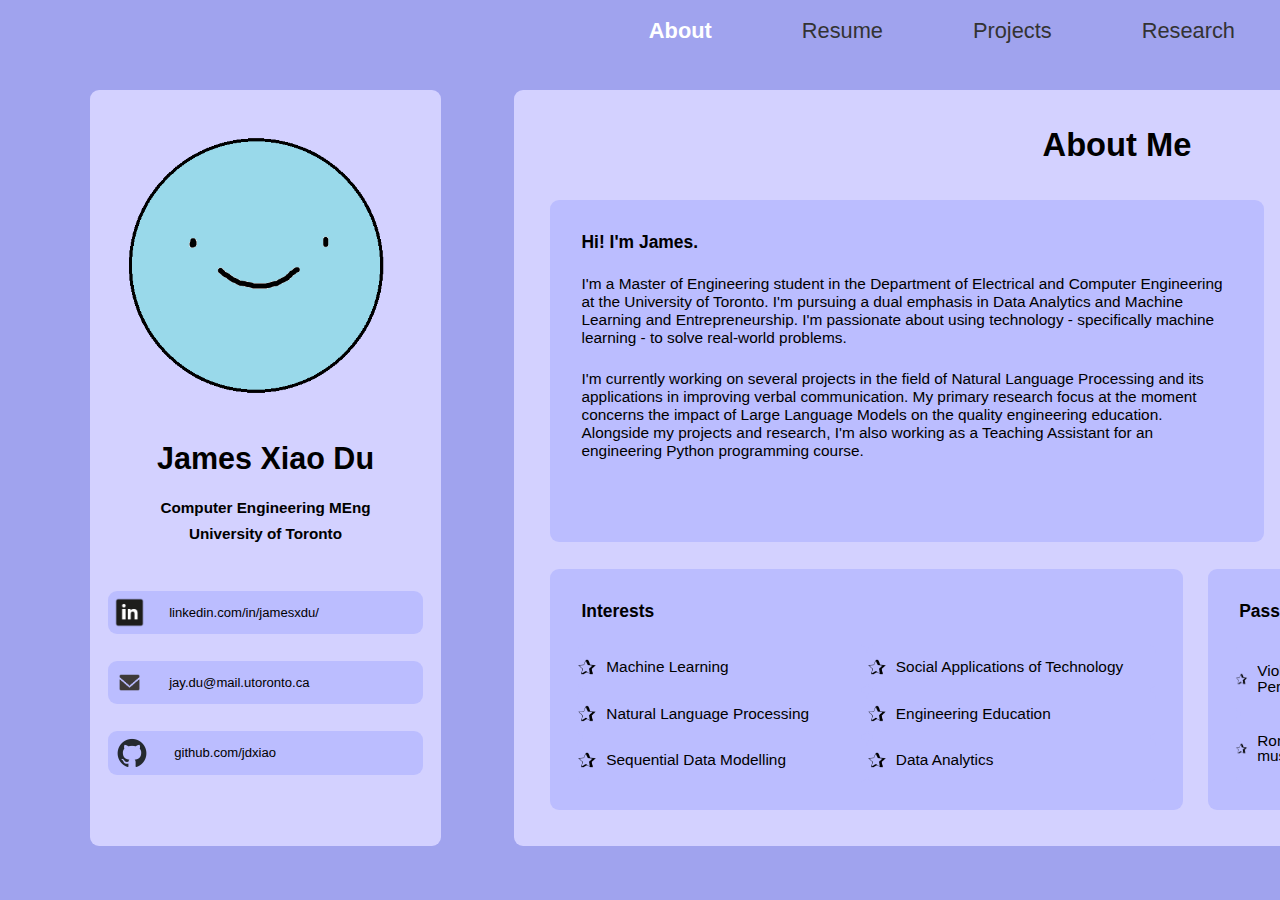
==== index.html @ 1df9b5b4 "add project headings to projects" ====
<!DOCTYPE html>
<html lang="en">
<head>
  <meta charset="UTF-8">
  <meta name="viewport" content="width=device-width, initial-scale=1.0">
  <title>Xiao's Website</title>
  <link rel="stylesheet" href="style.css">
</head>
<body>

  <div class="banner">
    <button class="button selected" onclick="window.location.href='index.html'">About</button>
    <button class="button" onclick="window.location.href='resume.html'">Resume</button>
    <button class="button" onclick="window.location.href='projects.html'">Projects</button>
    <button class="button" onclick="window.location.href='research.html'">Research</button>
  </div>

  <div class="side-box">
    <img src="static/pfptemp.png" alt="Profile Picture" style="width: 100%; height: auto;">
    <h1>James Xiao Du</h1>
    <h3>Computer Engineering MEng</h3>
    <h3>University of Toronto</h3>

    <div class="content-box" style="margin-top: 5vh; width: 100%; height: 6%;">
      <img src="static/linkedin.png" alt="LinkedIn" style="width: auto; height: 100%;">
      <p><a href="https://www.linkedin.com/in/jamesxdu/" target="_blank">linkedin.com/in/jamesxdu/</a></p>
    </div>

    <div class="content-box" style="margin-top: 3vh; width: 100%; height: 6%;">
      <img src="static/mail.png" alt="Email" style="width: auto; height: 100%;">
      <p><a href="mailto:jay.du@mail.utoronto.ca">jay.du@mail.utoronto.ca</a></p>
    </div>

    <div class="content-box" style="margin-top: 3vh; width: 100%; height: 6%;">
      <img src="static/github-mark.png" alt="GitHub" style="width: auto; height: 70%; padding-left: 1vh; padding-right: 1vh;">
      <p><a href="https://github.com/jdxiao" target="_blank">github.com/jdxiao</a></p>
    </div>

  </div>

  <div class="main-box" style="margin-left: 5vw;">
    <h1 style="text-align: center;">About Me</h1>

    <div class="text-box-container" style="height: 40%">
      <div class="text-box" style="width: 57%; height: 100%; margin-top: 2vh; margin-left: 2vh;">
        <h2>Hi! I'm James.</h2>
        <p style="margin-top: 2vh">I'm a Master of Engineering student in the Department of Electrical and Computer Engineering
          at the University of Toronto. I'm pursuing a dual emphasis in Data Analytics and Machine Learning
          and Entrepreneurship. I'm passionate about using technology - specifically machine learning - to solve
          real-world problems.
        </p>

        <p style="margin-top: 2vh">I'm currently working on several projects in the field of Natural Language Processing
          and its applications in improving verbal communication. My primary research focus at the moment concerns the 
          impact of Large Language Models on the quality engineering education. Alongside my projects and research, I'm 
          also working as a Teaching Assistant for an engineering Python programming course.
        </p>
      </div>

      <div class="text-box" style="width: 31%; height: 100%; margin-top: 2vh; margin-left: 2vh; padding-left: 1.5vh">
        <h2 style="padding-left: 2vh">Education</h2>
        
        <div class="content-box" style="margin-top: 2vh; width: 100%; height: 35%;">
          <img src="static/grad.png" alt="Graduate" style="width: auto; height: 50%;">
          <div class="text-box-2" style="width: 100%; height: 100%; padding-left: 1.5vh">
            <h1>MEng Computer Engineering (present)</h1>
            <p>Emphasis in Data Analytics and Machine Learning<br>
            Emphasis in Entrepreneurship<br>
            University of Toronto</p>
          </div>
        </div>

        <div class="content-box" style="margin-top: 2vh; width: 100%; height: 35%;">
          <img src="static/grad.png" alt="Graduate" style="width: auto; height: 50%;">
          <div class="text-box-2" style="width: 100%; height: 100%; padding-left: 1.5vh;">
            <h1>BASc Computer Engineering (2024)</h1>
            <p>Minor in Artificial Intelligence<br>
            Minor in Business<br>
            University of Toronto</p>
          </div>
        </div>

      </div>
    </div>

    <div class="text-box-container" style="height: 26%; margin-top: 9vh;">

      <div class="text-box" style="width: 50%; height: 100%; margin-top: 2vh; margin-left: 2vh;">
        <h2>Interests</h2>
        <div class="text-box-container" style="height: 100%; width: 100%;">
          <div class ="text-box-container-2" style="height: 100%; width: 50%;">
            <div class="content-box" style="width: 100%; height: 35%; margin-top: 2vh;">
              <img src="static/icontemp.png" alt="Interests" style="width: 7%; height: auto; margin: 0; padding: 0;">
              <p style="margin-left: 1vh; padding: 0; line-height: 1;">Machine Learning</p>
            </div>
            <div class="content-box" style="width: 100%; height: 35%;;">
              <img src="static/icontemp.png" alt="Interests" style="width: 7%; height: auto; margin: 0; padding: 0;">
              <p style="margin-left: 1vh; padding: 0; line-height: 1;">Natural Language Processing</p>
            </div>
            <div class="content-box" style="width: 100%; height: 35%;">
              <img src="static/icontemp.png" alt="Interests" style="width: 7%; height: auto; margin: 0; padding: 0;">
              <p style="margin-left: 1vh; padding: 0; line-height: 1;">Sequential Data Modelling</p>
            </div>
          </div>
          <div class ="text-box-container-2" style="height: 100%; width: 50%;">
            <div class="content-box" style="width: 100%; height: 35%; margin-top: 2vh;">
              <img src="static/icontemp.png" alt="Interests" style="width: 7%; height: auto; margin: 0; padding: 0;">
              <p style="margin-left: 1vh; padding: 0; line-height: 1;">Social Applications of Technology</p>
            </div>
            <div class="content-box" style="width: 100%; height: 35%;;">
              <img src="static/icontemp.png" alt="Interests" style="width: 7%; height: auto; margin: 0; padding: 0;">
              <p style="margin-left: 1vh; padding: 0; line-height: 1;">Engineering Education</p>
            </div>
            <div class="content-box" style="width: 100%; height: 35%;">
              <img src="static/icontemp.png" alt="Interests" style="width: 7%; height: auto; margin: 0; padding: 0;">
              <p style="margin-left: 1vh; padding: 0; line-height: 1;">Data Analytics</p>
            </div>
          </div>
        </div>
      </div>

      <div class="text-box" style="width: 37%; height: 100%; margin-top: 2vh; margin-left: 2vh;">
        <h2>Passions</h2>
        <div class="text-box-container" style="height: 100%; width: 100%;">
          <div class ="text-box-container-2" style="height: 100%; width: 45%;">
            <div class="content-box" style="width: 100%; height: 50%; margin-top: 2vh;">
              <img src="static/icontemp.png" alt="Interests" style="width: 7%; height: auto; margin: 0; padding: 0;">
              <p style="margin-left: 1vh; padding: 0; line-height: 1;">Violin (ARCT in Violin Performance)</p>
            </div>
            <div class="content-box" style="width: 100%; height: 50%;;">
              <img src="static/icontemp.png" alt="Interests" style="width: 7%; height: auto; margin: 0; padding: 0;">
              <p style="margin-left: 1vh; padding: 0; line-height: 1;">Romantic Era orchestral music</p>
            </div>
          </div>
          <div class ="text-box-container-2" style="height: 100%; width: 45%;">
            <div class="content-box" style="width: 100%; height: 40%; margin-top: 2vh;">
              <img src="static/icontemp.png" alt="Interests" style="width: 7%; height: auto; margin: 0; padding: 0;">
              <p style="margin-left: 1vh; padding: 0; line-height: 1;">Writing fiction and poetry</p>
            </div>
            <div class="content-box" style="width: 100%; height: 40%;;">
              <img src="static/icontemp.png" alt="Interests" style="width: 7%; height: auto; margin: 0; padding: 0;">
              <p style="margin-left: 1vh; padding: 0; line-height: 1;">My pet bunny!</p>
            </div>
          </div>
        </div>
        <!-- romantic era orchestral music, violin, fiction and poetry writing, pet rabbit -->
      </div>
    </div>

  </div>

  </body>
</html>
---- style.css ----
body {
  background-color: #a0a3ee; /* Pale purple background */
  display: flex;
  justify-content: center;
  align-items: center;
  height: 100vh;
  margin: 0;
  padding-top: 0;
}

a {
  color: black;
  text-decoration: none;
}

a:hover {
  color: #3c2194;
  text-decoration: underline;
}

.side-box {
  width: 35vh;
  height: 80vh;
  background-color: #d3d1ff;
  padding: 2vh;
  display: flex;
  flex-direction: column;
  border-radius: 1vh;
  text-align: center;
  align-items: center;
  position: absolute;
  top: 10vh;
  left: 10vh;
}

.side-box h1{
  font-family:'Gill Sans', 'Gill Sans MT', Calibri, 'Trebuchet MS', sans-serif;
  margin: 2vh;
  font-size: calc(1.4vw + 1.4vh);
}
.side-box h3 {
  font-family:'Gill Sans', 'Gill Sans MT', Calibri, 'Trebuchet MS', sans-serif;
  margin: 0.5vh;
  font-size: calc(0.7vw + 0.7vh);
}

.banner {
  background-color: #a0a3ee;
  color: #333333;
  font-size: 1.5em;
  width: 100%;
  box-sizing: border-box;
  position: absolute;
  top: 0;
  left: 0;
  display: flex;
  justify-content: flex-end;
  align-items: center;
}

.button {
  background: none;
  border: none;
  font-family:'Gill Sans', 'Gill Sans MT', Calibri, 'Trebuchet MS', sans-serif;
  color: #333333;
  font-size: calc(1vw + 1vh);
  cursor: pointer;
  padding: 2vh 5vh;
}

.button:hover {
  background-color: #c2c0ff;
  color: #000000;
}

.button.selected {
  font-weight: bold;
  background-color: #a0a3ee;
  color: #ffffff;
}

.content-box {
  background-color: #bbbdff;
  display: flex;
  flex-direction:row;
  border-radius: 1vh;
  align-items: center;
}

.content-box p {
  font-family:'Gill Sans', 'Gill Sans MT', Calibri, 'Trebuchet MS', sans-serif;
  font-size: calc(0.6vw + 0.6vh);
  padding-left: 2vh;
  margin: 0;
}

.main-box {
  width: 130vh;
  height: 80vh;
  background-color: #d3d1ff;
  padding: 2vh;
  display: flex;
  flex-direction: column;
  justify-content: flex-start;
  border-radius: 1vh;
  position: absolute;
  top: 10vh;
  left: 50vh;
}

.main-box h1{
  font-family:'Gill Sans', 'Gill Sans MT', Calibri, 'Trebuchet MS', sans-serif;
  margin: 2vh;
  font-size: calc(1.5vw + 1.5vh);
}

.text-box-container {
  display: flex;
  flex-direction: row;
  justify-content: space-between;
  width: 99%;
}

.text-box-container-2 {
  display: flex;
  flex-direction: column;
  justify-content: space-between;
  width: 95%;
}

.text-box {
  font-family:'Gill Sans', 'Gill Sans MT', Calibri, 'Trebuchet MS', sans-serif;
  background-color: #bbbdff;
  display: flex;
  flex-direction: column;
  border-radius: 1vh;
  padding: 3vh;
}

.text-box h2 {
  font-family:'Gill Sans', 'Gill Sans MT', Calibri, 'Trebuchet MS', sans-serif;
  margin: 0.5vh;
  font-size: calc(0.8vw + 0.8vh);
}
.text-box p {
  font-family:'Gill Sans', 'Gill Sans MT', Calibri, 'Trebuchet MS', sans-serif;
  font-size: calc(0.5vw + 1vh);
  margin: 0.5vh;
}

.text-box-2 {
  background-color: #bbbdff;
  display: flex;
  flex-direction: column;
  align-items: left;
  justify-content: center;
}

.text-box-2 h1 {
  font-family:'Gill Sans', 'Gill Sans MT', Calibri, 'Trebuchet MS', sans-serif;
  font-size: calc(0.5vw + 0.75vh);
  margin: 0;
}

.text-box-2 p {
  font-family:'Gill Sans', 'Gill Sans MT', Calibri, 'Trebuchet MS', sans-serif;
  font-size: calc(0.5vw + 0.6vh);
  margin: 0;
  padding: 0;
}

.directory-button {
  cursor: pointer;
  border-radius: 1vh;
  transition: color 0.3s, font-weight 0.3s;
  padding: 0.5vh 1vh;
}

.directory-button:hover {
  background-color: #dddcff;
}

.directory-button.active {
  color: white;
  font-weight: bold;
}
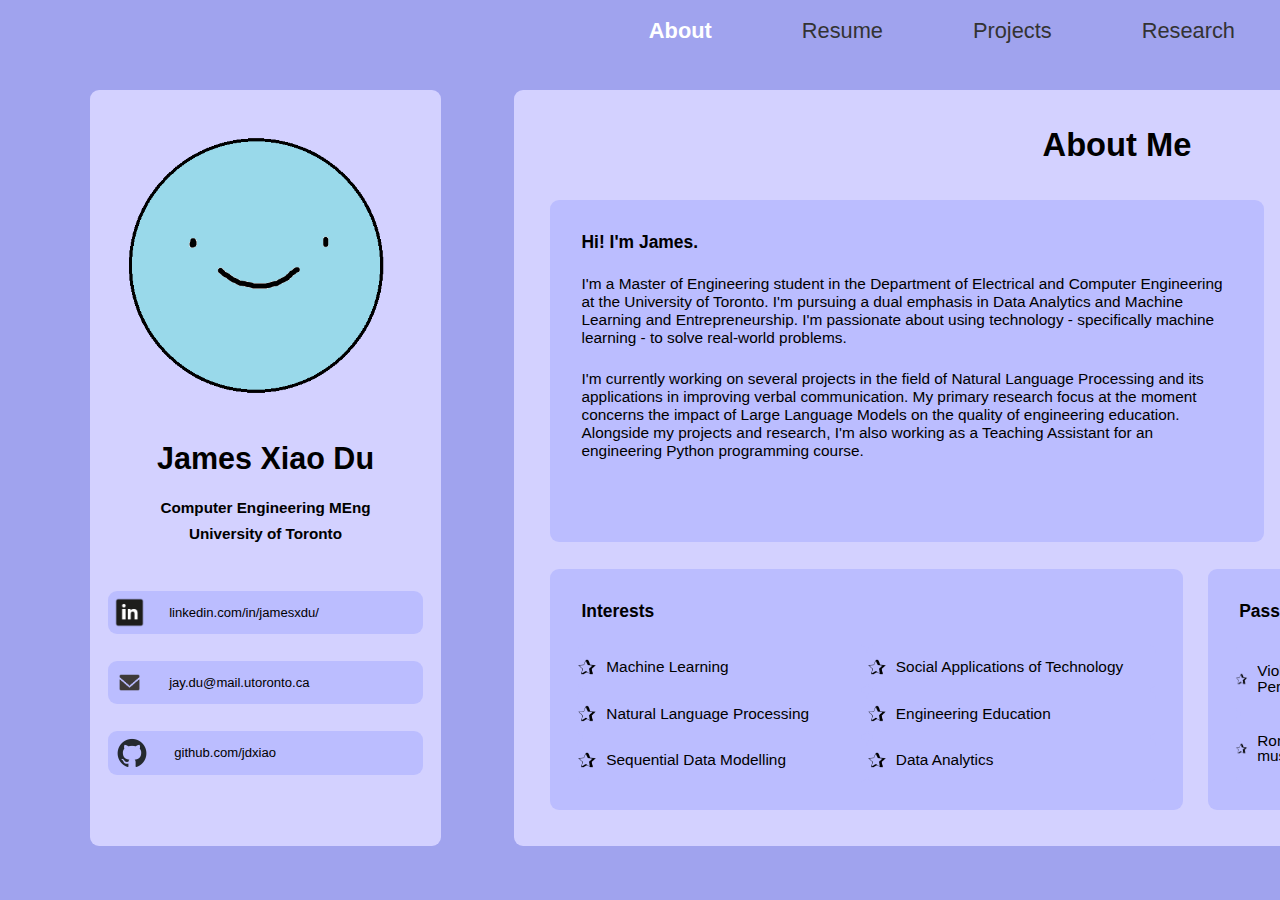
==== commit a6dd8370: "minor spacing update in research.html" ====
--- a/index.html
+++ b/index.html
@@ -52,7 +52,7 @@
 
         <p style="margin-top: 2vh">I'm currently working on several projects in the field of Natural Language Processing
           and its applications in improving verbal communication. My primary research focus at the moment concerns the 
-          impact of Large Language Models on the quality engineering education. Alongside my projects and research, I'm 
+          impact of Large Language Models on the quality of engineering education. Alongside my projects and research, I'm 
           also working as a Teaching Assistant for an engineering Python programming course.
         </p>
       </div>
@@ -60,18 +60,18 @@
       <div class="text-box" style="width: 31%; height: 100%; margin-top: 2vh; margin-left: 2vh; padding-left: 1.5vh">
         <h2 style="padding-left: 2vh">Education</h2>
         
-        <div class="content-box" style="margin-top: 2vh; width: 100%; height: 35%;">
-          <img src="static/grad.png" alt="Graduate" style="width: auto; height: 50%;">
+        <div class="content-box" style="margin-top: 3vh; width: 100%; height: 35%;">
+          <img src="static/grad.png" alt="Graduate" style="width: auto; height: 38%;">
           <div class="text-box-2" style="width: 100%; height: 100%; padding-left: 1.5vh">
             <h1>MEng Computer Engineering (present)</h1>
-            <p>Emphasis in Data Analytics and Machine Learning<br>
+            <p>Emphasis in Data Analytics & Machine Learning<br>
             Emphasis in Entrepreneurship<br>
             University of Toronto</p>
           </div>
         </div>
 
-        <div class="content-box" style="margin-top: 2vh; width: 100%; height: 35%;">
-          <img src="static/grad.png" alt="Graduate" style="width: auto; height: 50%;">
+        <div class="content-box" style="margin-top: 3vh; width: 100%; height: 35%;">
+          <img src="static/grad.png" alt="Graduate" style="width: auto; height: 38%;">
           <div class="text-box-2" style="width: 100%; height: 100%; padding-left: 1.5vh;">
             <h1>BASc Computer Engineering (2024)</h1>
             <p>Minor in Artificial Intelligence<br>
--- a/style.css
+++ b/style.css
@@ -158,13 +158,13 @@
 
 .text-box-2 h1 {
   font-family:'Gill Sans', 'Gill Sans MT', Calibri, 'Trebuchet MS', sans-serif;
-  font-size: calc(0.5vw + 0.75vh);
+  font-size: calc(0.7vw + 0.7vh);
   margin: 0;
 }
 
 .text-box-2 p {
   font-family:'Gill Sans', 'Gill Sans MT', Calibri, 'Trebuchet MS', sans-serif;
-  font-size: calc(0.5vw + 0.6vh);
+  font-size: calc(0.6vw + 0.55vh);
   margin: 0;
   padding: 0;
 }
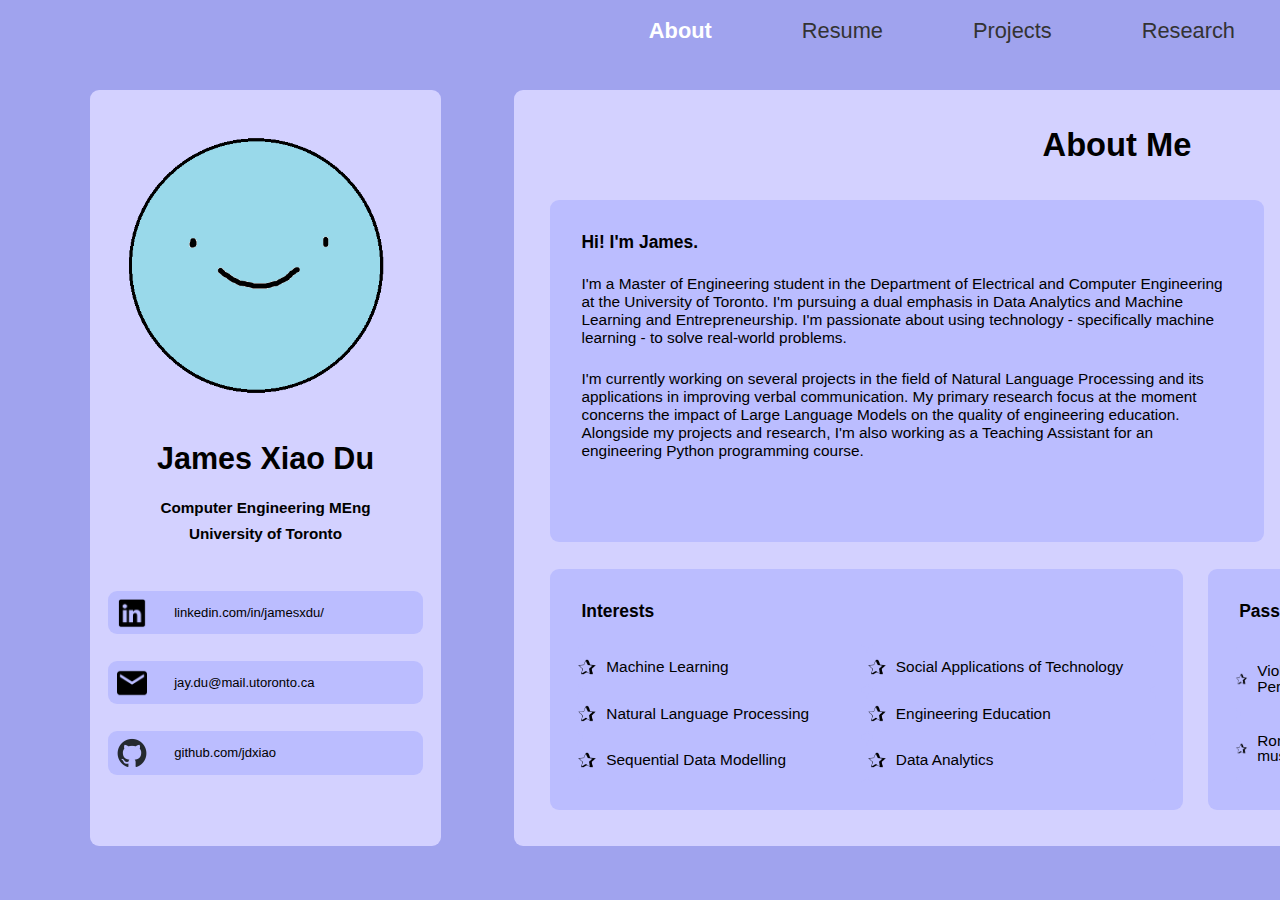
==== commit 01ed320e: "update content box icons" ====
--- a/index.html
+++ b/index.html
@@ -22,12 +22,12 @@
     <h3>University of Toronto</h3>
 
     <div class="content-box" style="margin-top: 5vh; width: 100%; height: 6%;">
-      <img src="static/linkedin.png" alt="LinkedIn" style="width: auto; height: 100%;">
+      <img src="static/linkedin.png" alt="LinkedIn" style="width: auto; height: 70%; padding-left: 1vh; padding-right: 1vh;">
       <p><a href="https://www.linkedin.com/in/jamesxdu/" target="_blank">linkedin.com/in/jamesxdu/</a></p>
     </div>
 
     <div class="content-box" style="margin-top: 3vh; width: 100%; height: 6%;">
-      <img src="static/mail.png" alt="Email" style="width: auto; height: 100%;">
+      <img src="static/mail.png" alt="Email" style="width: auto; height: 70%; padding-left: 1vh; padding-right: 1vh;">
       <p><a href="mailto:jay.du@mail.utoronto.ca">jay.du@mail.utoronto.ca</a></p>
     </div>
 
@@ -93,7 +93,7 @@
               <img src="static/icontemp.png" alt="Interests" style="width: 7%; height: auto; margin: 0; padding: 0;">
               <p style="margin-left: 1vh; padding: 0; line-height: 1;">Machine Learning</p>
             </div>
-            <div class="content-box" style="width: 100%; height: 35%;;">
+            <div class="content-box" style="width: 100%; height: 35%;">
               <img src="static/icontemp.png" alt="Interests" style="width: 7%; height: auto; margin: 0; padding: 0;">
               <p style="margin-left: 1vh; padding: 0; line-height: 1;">Natural Language Processing</p>
             </div>
@@ -107,7 +107,7 @@
               <img src="static/icontemp.png" alt="Interests" style="width: 7%; height: auto; margin: 0; padding: 0;">
               <p style="margin-left: 1vh; padding: 0; line-height: 1;">Social Applications of Technology</p>
             </div>
-            <div class="content-box" style="width: 100%; height: 35%;;">
+            <div class="content-box" style="width: 100%; height: 35%;">
               <img src="static/icontemp.png" alt="Interests" style="width: 7%; height: auto; margin: 0; padding: 0;">
               <p style="margin-left: 1vh; padding: 0; line-height: 1;">Engineering Education</p>
             </div>
@@ -127,7 +127,7 @@
               <img src="static/icontemp.png" alt="Interests" style="width: 7%; height: auto; margin: 0; padding: 0;">
               <p style="margin-left: 1vh; padding: 0; line-height: 1;">Violin (ARCT in Violin Performance)</p>
             </div>
-            <div class="content-box" style="width: 100%; height: 50%;;">
+            <div class="content-box" style="width: 100%; height: 50%;">
               <img src="static/icontemp.png" alt="Interests" style="width: 7%; height: auto; margin: 0; padding: 0;">
               <p style="margin-left: 1vh; padding: 0; line-height: 1;">Romantic Era orchestral music</p>
             </div>
@@ -137,13 +137,12 @@
               <img src="static/icontemp.png" alt="Interests" style="width: 7%; height: auto; margin: 0; padding: 0;">
               <p style="margin-left: 1vh; padding: 0; line-height: 1;">Writing fiction and poetry</p>
             </div>
-            <div class="content-box" style="width: 100%; height: 40%;;">
+            <div class="content-box" style="width: 100%; height: 40%;">
               <img src="static/icontemp.png" alt="Interests" style="width: 7%; height: auto; margin: 0; padding: 0;">
               <p style="margin-left: 1vh; padding: 0; line-height: 1;">My pet bunny!</p>
             </div>
           </div>
         </div>
-        <!-- romantic era orchestral music, violin, fiction and poetry writing, pet rabbit -->
       </div>
     </div>
 
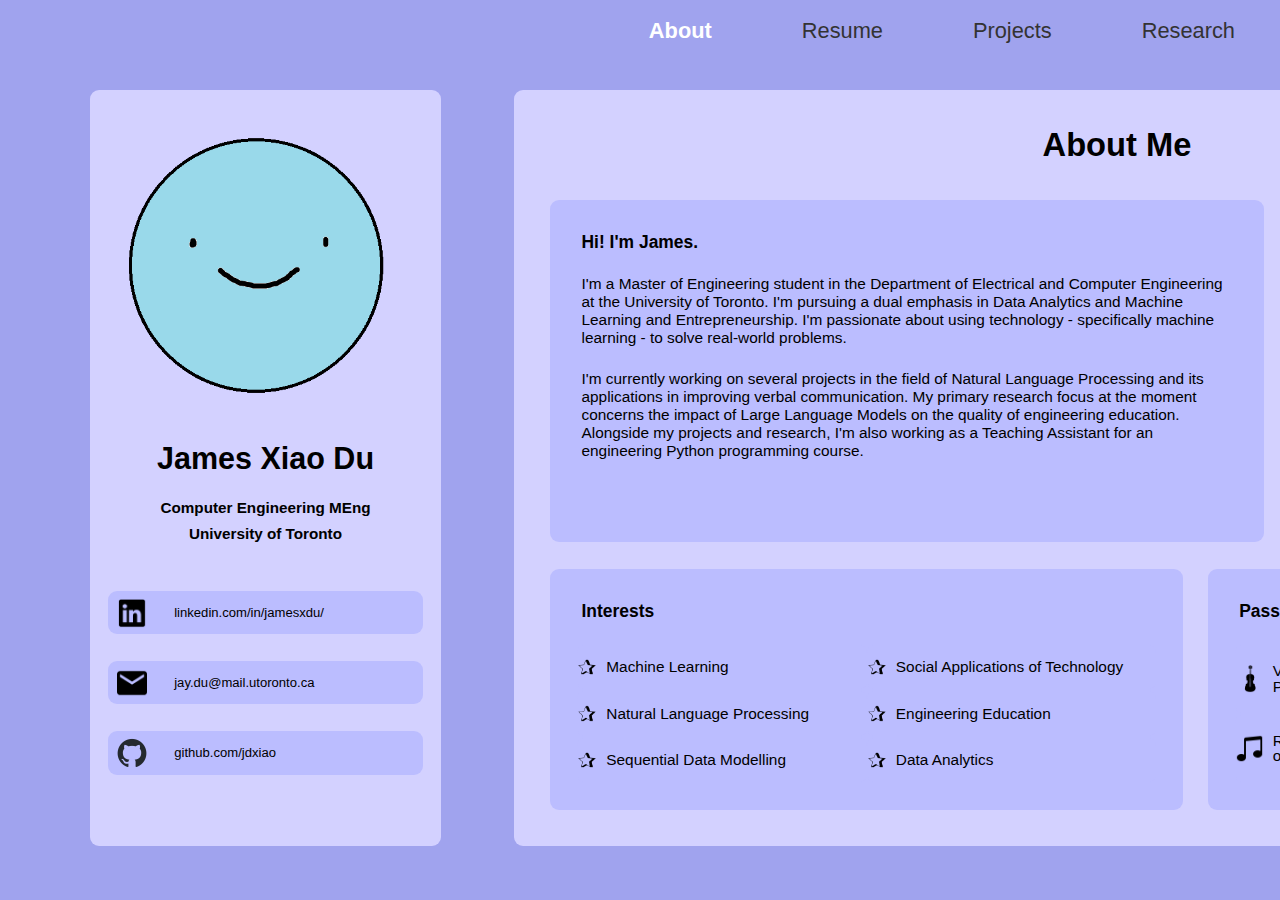
==== commit fba55cc6: "update icons" ====
--- a/index.html
+++ b/index.html
@@ -61,7 +61,7 @@
         <h2 style="padding-left: 2vh">Education</h2>
         
         <div class="content-box" style="margin-top: 3vh; width: 100%; height: 35%;">
-          <img src="static/grad.png" alt="Graduate" style="width: auto; height: 38%;">
+          <img src="static/progress.png" alt="Graduate" style="width: auto; height: 38%;">
           <div class="text-box-2" style="width: 100%; height: 100%; padding-left: 1.5vh">
             <h1>MEng Computer Engineering (present)</h1>
             <p>Emphasis in Data Analytics & Machine Learning<br>
@@ -124,21 +124,21 @@
         <div class="text-box-container" style="height: 100%; width: 100%;">
           <div class ="text-box-container-2" style="height: 100%; width: 45%;">
             <div class="content-box" style="width: 100%; height: 50%; margin-top: 2vh;">
-              <img src="static/icontemp.png" alt="Interests" style="width: 7%; height: auto; margin: 0; padding: 0;">
+              <img src="static/violin.png" alt="Interests" style="width:15%; height: auto; margin: 0; padding: 0;">
               <p style="margin-left: 1vh; padding: 0; line-height: 1;">Violin (ARCT in Violin Performance)</p>
             </div>
             <div class="content-box" style="width: 100%; height: 50%;">
-              <img src="static/icontemp.png" alt="Interests" style="width: 7%; height: auto; margin: 0; padding: 0;">
-              <p style="margin-left: 1vh; padding: 0; line-height: 1;">Romantic Era orchestral music</p>
+              <img src="static/music.png" alt="Interests" style="width: 15%; height: auto; margin: 0; padding: 0;">
+              <p style="margin-left: 1vh; padding: 0; line-height: 1;">Romantic era orchestral music</p>
             </div>
           </div>
           <div class ="text-box-container-2" style="height: 100%; width: 45%;">
             <div class="content-box" style="width: 100%; height: 40%; margin-top: 2vh;">
-              <img src="static/icontemp.png" alt="Interests" style="width: 7%; height: auto; margin: 0; padding: 0;">
+              <img src="static/writing.png" alt="Interests" style="width: 15%; height: auto; margin: 0; padding: 0;">
               <p style="margin-left: 1vh; padding: 0; line-height: 1;">Writing fiction and poetry</p>
             </div>
             <div class="content-box" style="width: 100%; height: 40%;">
-              <img src="static/icontemp.png" alt="Interests" style="width: 7%; height: auto; margin: 0; padding: 0;">
+              <img src="static/bunny.png" alt="Interests" style="width: 15%; height: auto; margin: 0; padding: 0;">
               <p style="margin-left: 1vh; padding: 0; line-height: 1;">My pet bunny!</p>
             </div>
           </div>
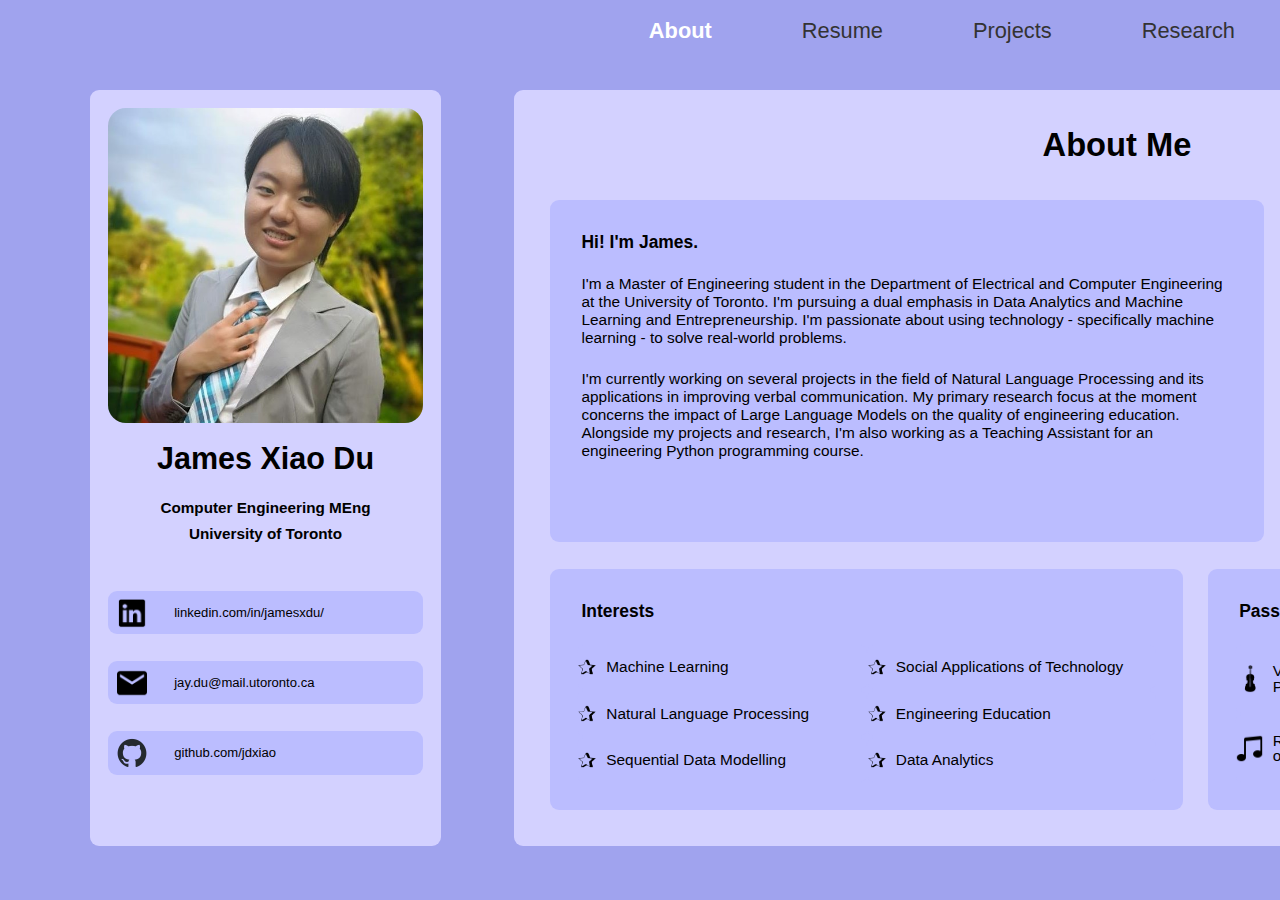
==== commit 5fb3a4fd: "update headshot" ====
--- a/index.html
+++ b/index.html
@@ -16,7 +16,7 @@
   </div>
 
   <div class="side-box">
-    <img src="static/pfptemp.png" alt="Profile Picture" style="width: 100%; height: auto;">
+    <img src="static/pfp2.jpg" alt="Profile Picture" style="width: 100%; height: auto; border-radius: 2vh;">
     <h1>James Xiao Du</h1>
     <h3>Computer Engineering MEng</h3>
     <h3>University of Toronto</h3>
